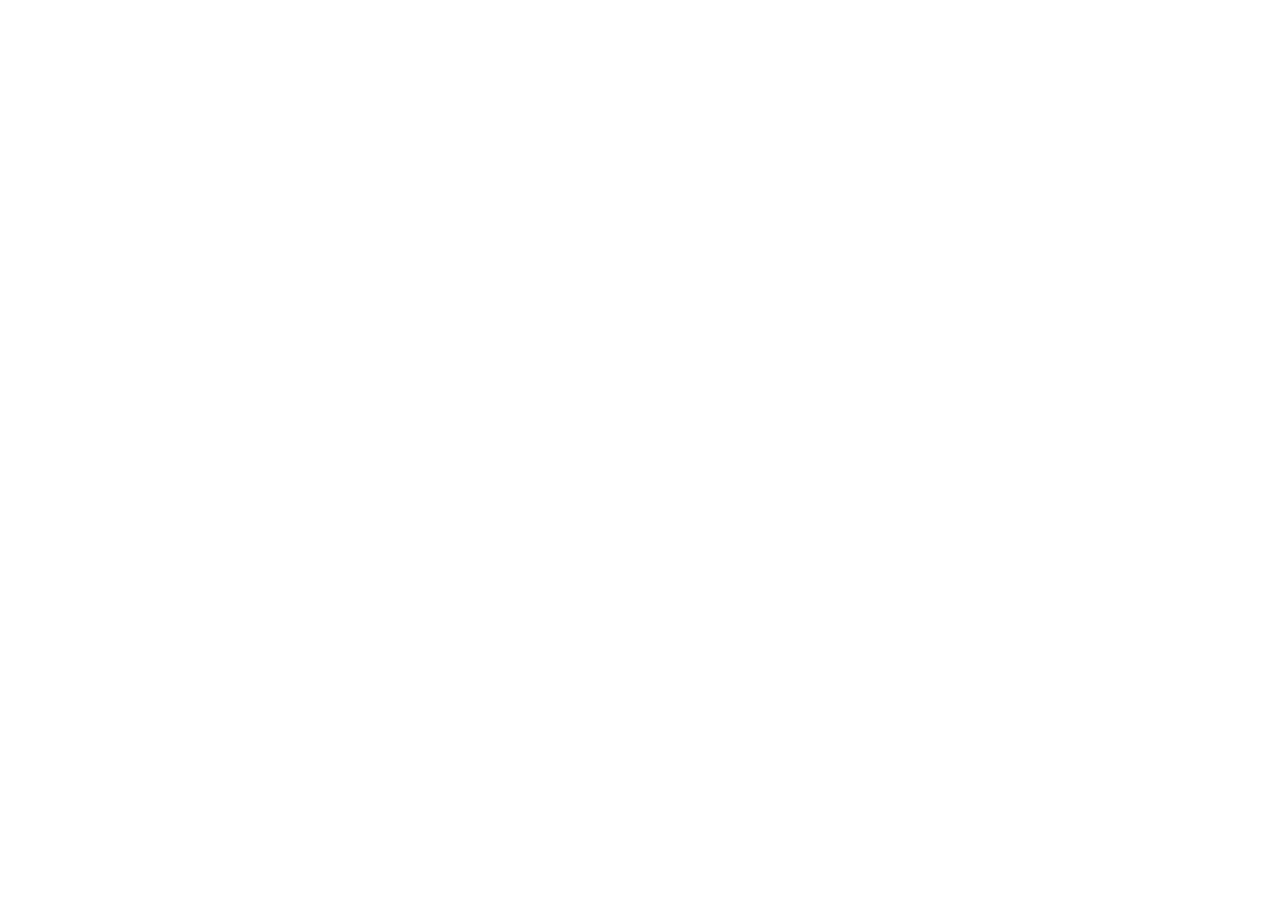
==== index.html @ af62d959 "Added basic structure" ====
<!DOCTYPE html>
<html lang="en">
<head>
   <meta charset="UTF-8">
   <meta name="viewport" content="width=device-width, initial-scale=1.0">
   <title>Document</title>
   <link rel="stylesheet" href="reset.css">
   <link rel="stylesheet" href="main.css">
</head>
<body>
   
</body>
</html>
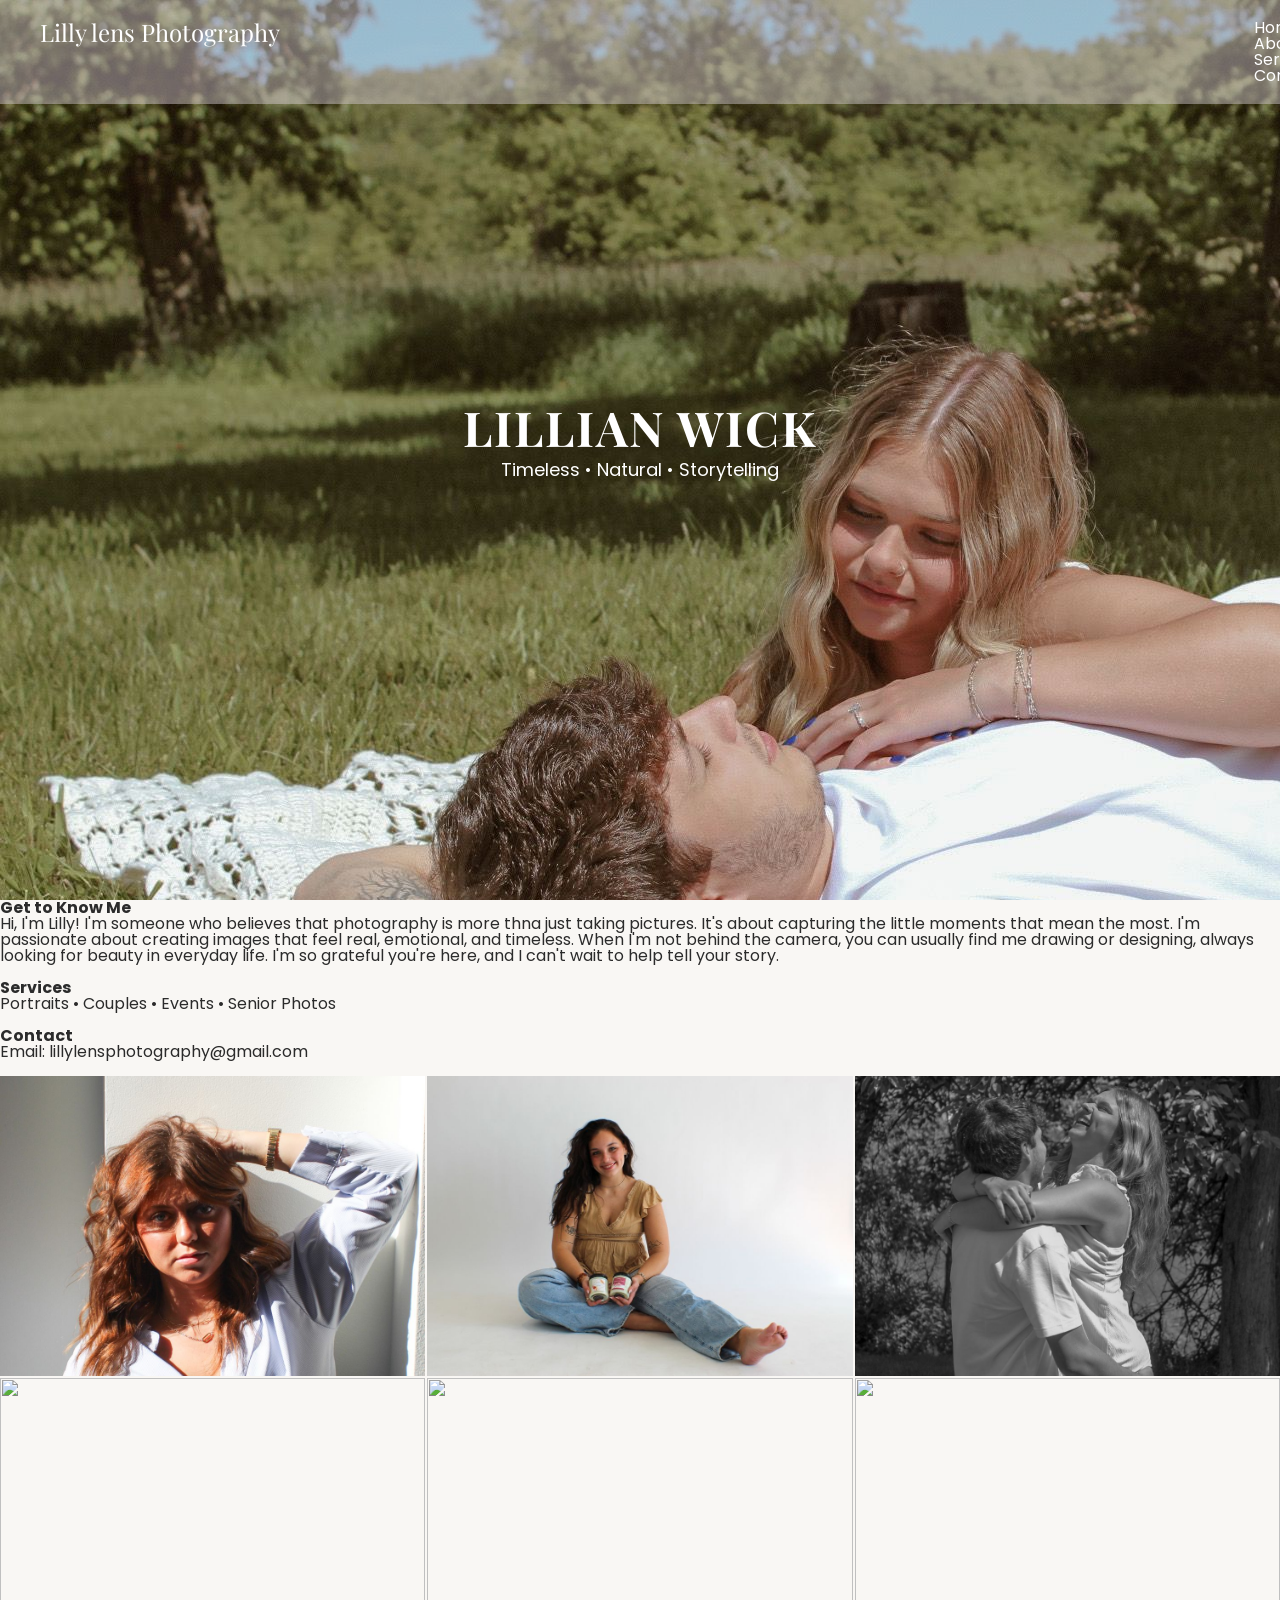
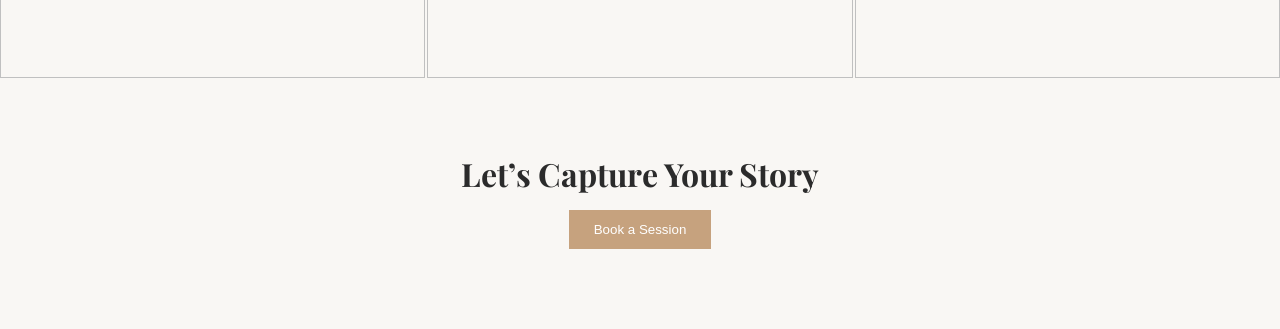
==== commit 89df59d4: "Added Photos, context, and Nav Bar" ====
--- a/index.html
+++ b/index.html
@@ -3,11 +3,72 @@
 <head>
    <meta charset="UTF-8">
    <meta name="viewport" content="width=device-width, initial-scale=1.0">
-   <title>Document</title>
+   <title>Lilly Lens Photography</title>
    <link rel="stylesheet" href="reset.css">
    <link rel="stylesheet" href="main.css">
+   <link href="https://fonts.googleapis.com/css2?family=Playfair+Display&family=Poppins:wght@300;400&display=swap" rel="stylesheet">
 </head>
+
 <body>
    
+
+   <nav>
+    <div class="logo">Lilly lens Photography</div>
+    <ul id="nav-links">
+      <li><a href="#home">Home</a></li>
+      <li><a href="#about">About</a></li>
+      <li><a href="#services">Services</a></li>
+      <li><a href="#contact">Contact</a></li>
+    </ul>
+  </nav>
+
+
+  <header class="hero" id="home">
+    <div class="overlay">
+      <h1>LILLIAN WICK</h1>
+      <p>Timeless • Natural • Storytelling</p>
+    </div>
+  </header>
+
+
+
+  <section class="about" id="about">
+   <h2>Get to Know Me</h2>
+   <p>Hi, I'm Lilly! I'm someone who believes that photography is more thna just taking pictures. It's about capturing the little moments that mean the most. I'm passionate about creating images that feel real, emotional, and timeless. When I'm not behind the camera, you can usually find me drawing or designing, always looking for beauty in everyday life. I'm so grateful you're here, and I can't wait to help tell your story.</p>
+ </section>
+ 
+ <section class="services" id="services">
+   <h2>Services</h2>
+   <p>Portraits • Couples • Events • Senior Photos</p>
+ </section> 
+
+ <section class="contact" id="contact">
+   <h2>Contact</h2>
+   <p>Email: lillylensphotography@gmail.com</p>
+ </section>
+
+
+
+  <section class="gallery" id="home">
+    <img src="images/09294709-2068-4E04-9A05-BB9BBE4233FF-b571e658-1000.jpeg">
+    <img src="images/F8DB66E3-A6AB-477D-82E0-A4A92C3AFBC2-965cd87c-1000.jpeg">
+    <img src="images/AF7C2E4D-E544-4CB8-8993-F214C55A4761-a5f05c2d-1000.jpeg">
+    <img src="images/photo4.jpg">
+    <img src="images/photo5.jpg">
+    <img src="images/photo6.jpg">
+  </section>
+
+  
+  <section class="cta">
+    <h2>Let’s Capture Your Story</h2>
+    <button>Book a Session</button>
+  </section>
+
+  <script>
+    function toggleMenu() {
+      document.getElementById("nav-links").classList.toggle("show");
+    }
+  </script>
+
 </body>
 </html>
--- a/main.css
+++ b/main.css
@@ -0,0 +1,131 @@
+/* COLORS */
+:root {
+   --main-bg: #f9f7f4;
+   --text-color: #2b2b2b;
+   --accent: #c6a27e;
+   --white: #ffffff;
+ }
+ 
+ /* GLOBAL */
+ body {
+   margin: 0;
+   font-family: 'Poppins', sans-serif;
+   background: var(--main-bg);
+   color: var(--text-color);
+   
+ }
+ 
+ /* NAV */
+ nav {
+   display: flex;
+   justify-content: space-between;
+   padding: 20px 40px;
+   background: transparent;
+   position: absolute;
+   width: 100%;
+   color: white;
+   background-color: #d5cdd475;
+ }
+ 
+ .logo {
+   font-family: 'Playfair Display', serif;
+   font-size: 24px;
+ }
+ 
+ nav a {
+   text-decoration: none;
+   color: white;
+   margin-left: 20px;
+   
+  
+ }
+ 
+
+ .hamburger {
+   display: none;
+   font-size: 48px; 
+   cursor: pointer;
+ }
+ 
+
+ .hero {
+   height: 100vh;
+   background: url("images/E6A3C9B7-F171-4FD5-AA5A-01052D46264F-16745658-2500.jpeg") ;
+   display: flex;
+   justify-content: center;
+   align-items: center;
+   margin: 0;
+ }
+ 
+ .overlay {
+   text-align: center;
+   color: white;
+ }
+ 
+ .overlay h1 {
+   font-family: 'Playfair Display', serif;
+   font-size: 48px;
+   letter-spacing: 2px;
+ }
+ 
+ .overlay p {
+   font-size: 18px;
+   margin-top: 10px;
+ }
+ 
+ /* GALLERY */
+ .gallery {
+   display: grid;
+   grid-template-columns: repeat(3, 1fr);
+   gap: 2px;
+ }
+ 
+ .gallery img {
+   width: 100%;
+   height: 300px;
+   object-fit: cover;
+ }
+ 
+ /* CTA */
+ .cta {
+   text-align: center;
+   padding: 80px 20px;
+ }
+ 
+ .cta h2 {
+   font-family: 'Playfair Display', serif;
+   font-size: 32px;
+ }
+ 
+ .cta button {
+   background: var(--accent);
+   color: white;
+   border: none;
+   padding: 12px 25px;
+   margin-top: 20px;
+   cursor: pointer;
+ }
+ 
+ /* MOBILE */
+ @media (max-width: 768px) {
+   .gallery {
+     grid-template-columns: 1fr;
+   }
+ 
+   nav ul {
+     display: none;
+   }
+ 
+   nav ul.show {
+     display: block;
+     background: white;
+     color: black;
+     position: absolute;
+     right: 20px;
+     top: 60px;
+   }
+ 
+   .hamburger {
+     display: block;
+   }
+ }
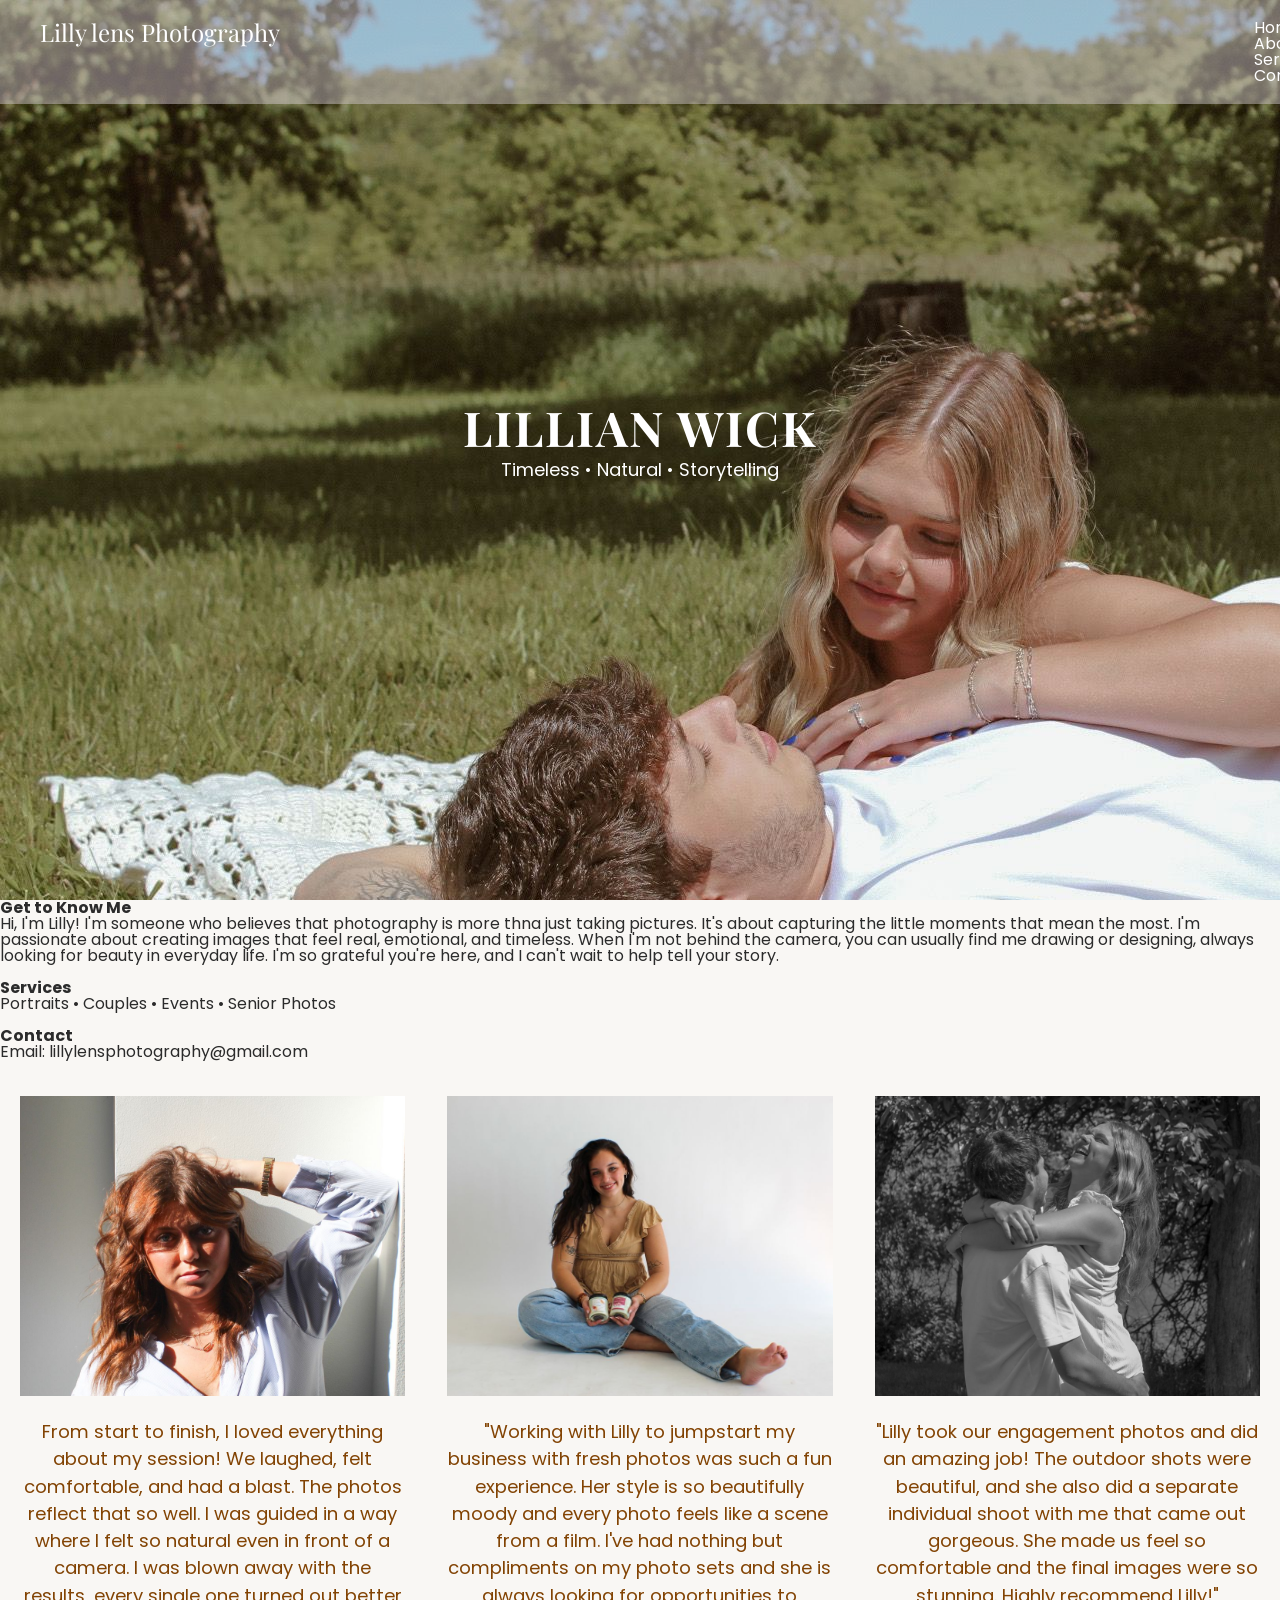
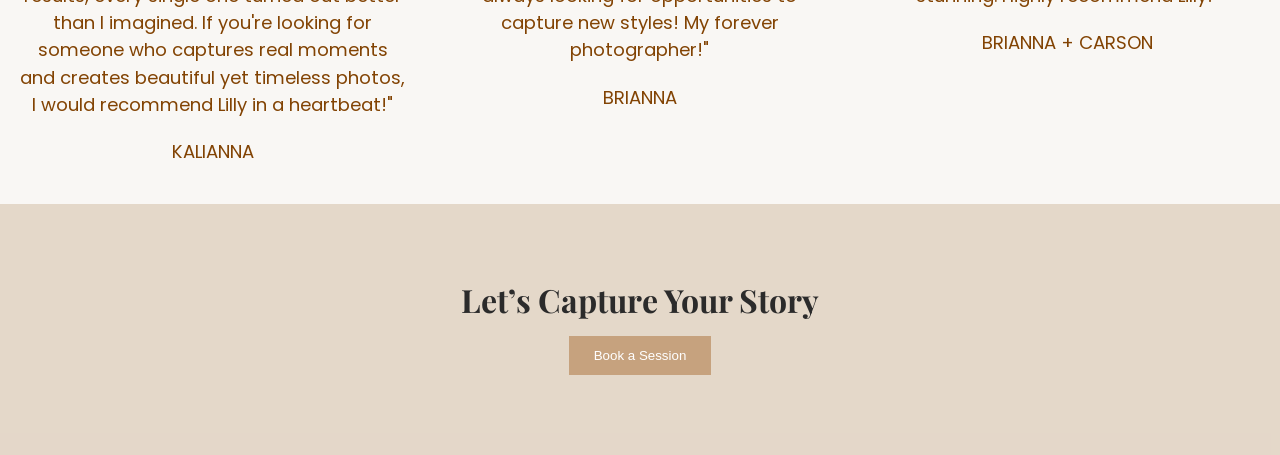
==== commit 31dac5f9: "added captions to photos" ====
--- a/index.html
+++ b/index.html
@@ -49,14 +49,27 @@
 
 
 
-  <section class="gallery" id="home">
+ <section class="gallery" id="home">
+  
+  <div class="gallery-item">
     <img src="images/09294709-2068-4E04-9A05-BB9BBE4233FF-b571e658-1000.jpeg">
+    <p class="caption">From start to finish, I loved everything about my session! We laughed, felt comfortable, and had a blast. The photos reflect that so well. I was guided in a way where I felt so natural even in front of a camera. I was blown away with the results, every single one turned out better than I imagined. If you're looking for someone who captures real moments and creates beautiful yet timeless photos, I would recommend Lilly in a heartbeat!"</p>
+    <p class="caption">KALIANNA</p>
+  </div>
+
+  <div class="gallery-item">
     <img src="images/F8DB66E3-A6AB-477D-82E0-A4A92C3AFBC2-965cd87c-1000.jpeg">
+    <p class="caption">"Working with Lilly to jumpstart my business with fresh photos was such a fun experience. Her style is so beautifully moody and every photo feels like a scene from a film. I've had nothing but compliments on my photo sets and she is always looking for opportunities to capture new styles! My forever photographer!"</p>
+    <p class="caption">BRIANNA</p>
+  </div>
+
+  <div class="gallery-item">
     <img src="images/AF7C2E4D-E544-4CB8-8993-F214C55A4761-a5f05c2d-1000.jpeg">
-    <img src="images/photo4.jpg">
-    <img src="images/photo5.jpg">
-    <img src="images/photo6.jpg">
-  </section>
+    <p class="caption">"Lilly took our engagement photos and did an amazing job! The outdoor shots were beautiful, and she also did a separate individual shoot with me that came out gorgeous. She made us feel so comfortable and the final images were so stunning. Highly recommend Lilly!"</p>
+    <p class="caption">BRIANNA + CARSON</p>
+  </div>
+
+</section>
 
   
   <section class="cta">
--- a/main.css
+++ b/main.css
@@ -84,12 +84,28 @@
    width: 100%;
    height: 300px;
    object-fit: cover;
+   
+ }
+
+ .gallery-item {
+  font-size: small;
+
+  color: #824303;
+  margin: 20px;
+ } 
+
+ .caption {
+  text-align: center;
+  margin-top: 20px;
+  font-size: 140%;
+  line-height: 150%;
  }
  
  /* CTA */
  .cta {
    text-align: center;
    padding: 80px 20px;
+   background-color: #8243032d;
  }
  
  .cta h2 {
@@ -128,4 +144,6 @@
    .hamburger {
      display: block;
    }
+
+ 
  }
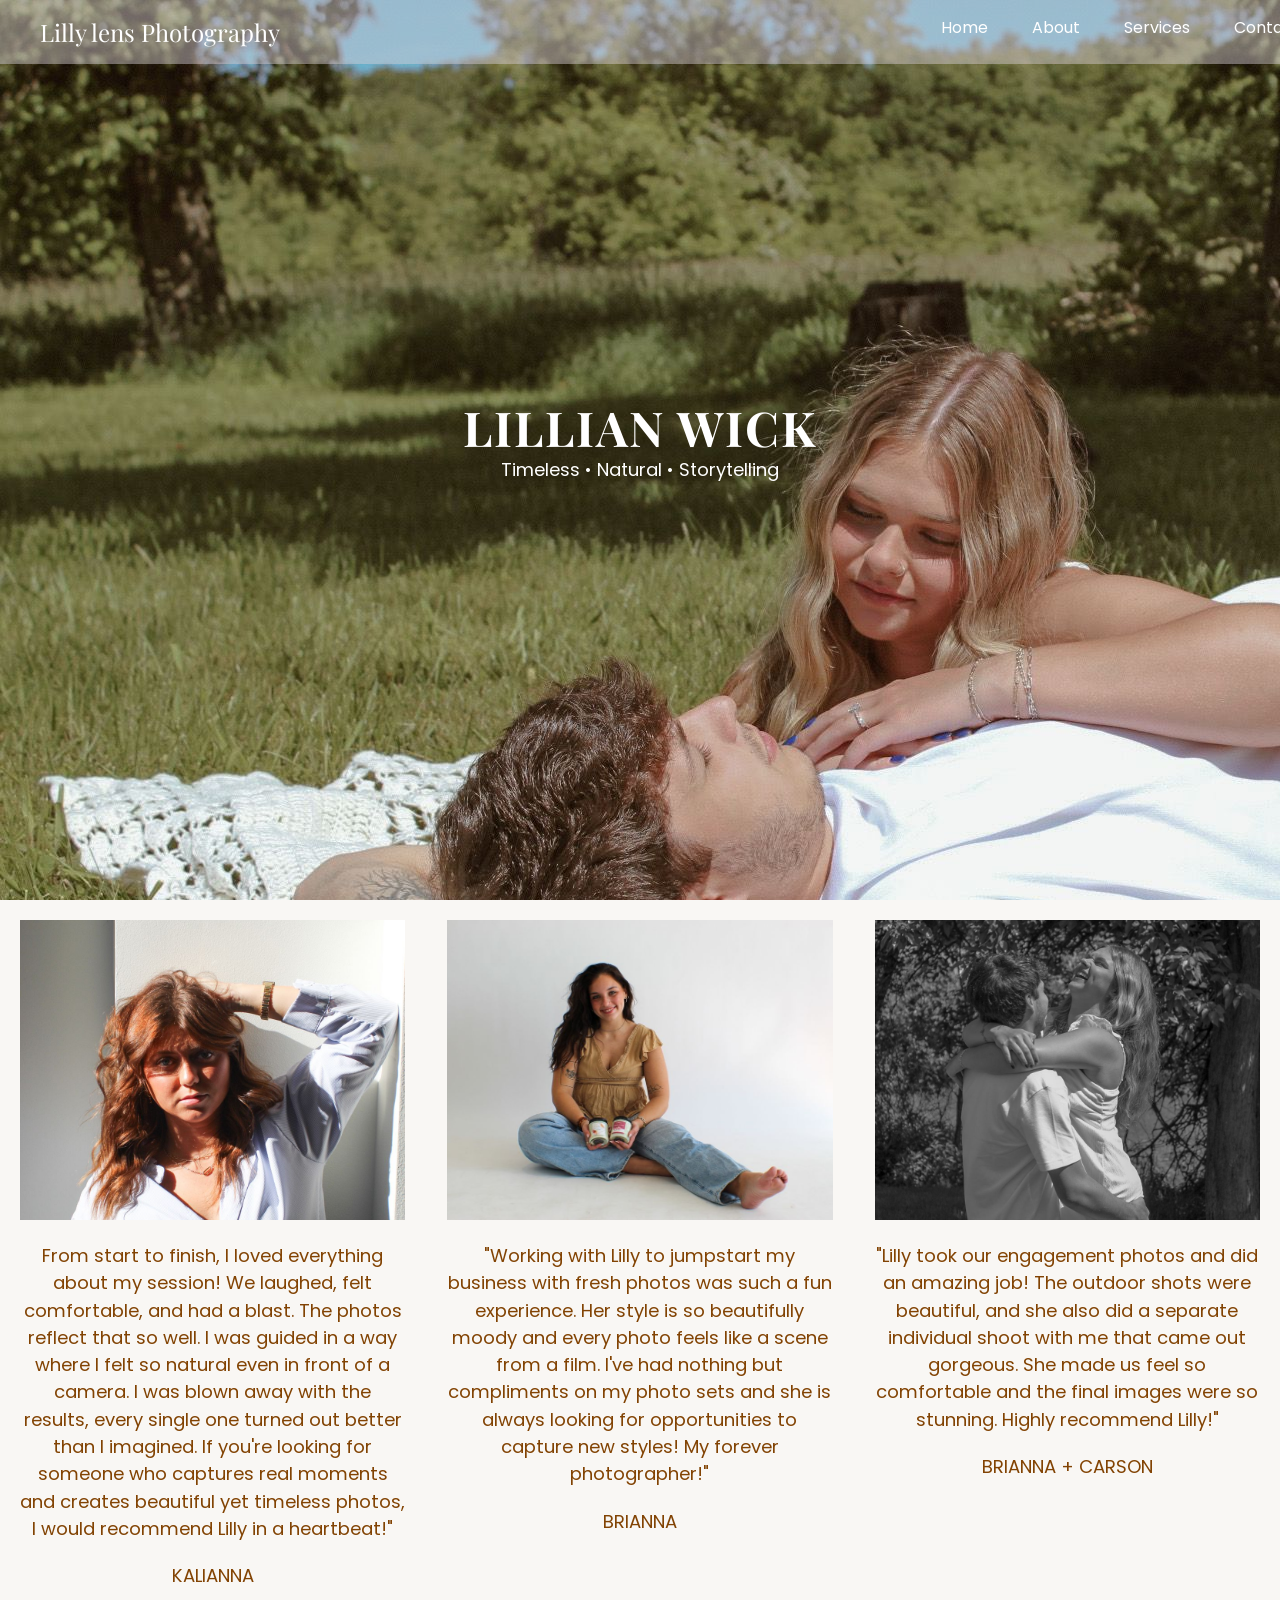
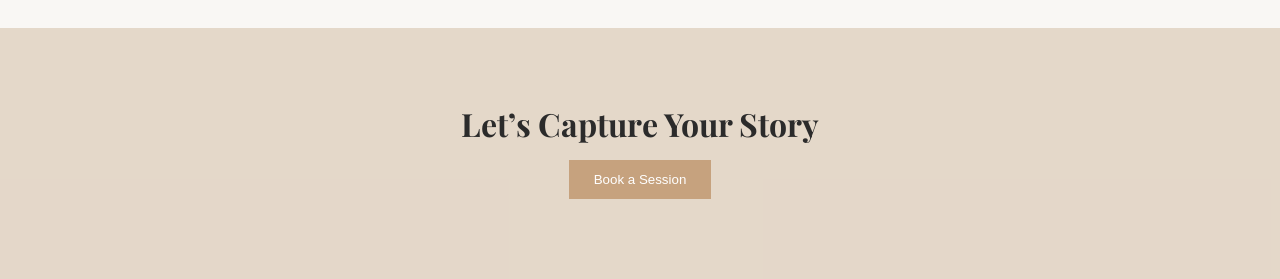
==== commit fa24655f: "created services and about pages" ====
--- a/index.html
+++ b/index.html
@@ -15,10 +15,10 @@
    <nav>
     <div class="logo">Lilly lens Photography</div>
     <ul id="nav-links">
-      <li><a href="#home">Home</a></li>
-      <li><a href="#about">About</a></li>
-      <li><a href="#services">Services</a></li>
-      <li><a href="#contact">Contact</a></li>
+      <a href="index.html">Home</a>
+<a href="about.html">About</a>
+<a href="services.html">Services</a>
+<a href="contact.html">Contact</a> 
     </ul>
   </nav>
 
@@ -31,25 +31,7 @@
   </header>
 
 
-
-  <section class="about" id="about">
-   <h2>Get to Know Me</h2>
-   <p>Hi, I'm Lilly! I'm someone who believes that photography is more thna just taking pictures. It's about capturing the little moments that mean the most. I'm passionate about creating images that feel real, emotional, and timeless. When I'm not behind the camera, you can usually find me drawing or designing, always looking for beauty in everyday life. I'm so grateful you're here, and I can't wait to help tell your story.</p>
- </section>
- 
- <section class="services" id="services">
-   <h2>Services</h2>
-   <p>Portraits • Couples • Events • Senior Photos</p>
- </section> 
-
- <section class="contact" id="contact">
-   <h2>Contact</h2>
-   <p>Email: lillylensphotography@gmail.com</p>
- </section>
-
-
-
- <section class="gallery" id="home">
+ <section class="gallery">
   
   <div class="gallery-item">
     <img src="images/09294709-2068-4E04-9A05-BB9BBE4233FF-b571e658-1000.jpeg">
@@ -57,11 +39,13 @@
     <p class="caption">KALIANNA</p>
   </div>
 
+
   <div class="gallery-item">
     <img src="images/F8DB66E3-A6AB-477D-82E0-A4A92C3AFBC2-965cd87c-1000.jpeg">
     <p class="caption">"Working with Lilly to jumpstart my business with fresh photos was such a fun experience. Her style is so beautifully moody and every photo feels like a scene from a film. I've had nothing but compliments on my photo sets and she is always looking for opportunities to capture new styles! My forever photographer!"</p>
     <p class="caption">BRIANNA</p>
   </div>
+
 
   <div class="gallery-item">
     <img src="images/AF7C2E4D-E544-4CB8-8993-F214C55A4761-a5f05c2d-1000.jpeg">
@@ -69,6 +53,7 @@
     <p class="caption">BRIANNA + CARSON</p>
   </div>
 
+  
 </section>
 
   
@@ -77,11 +62,7 @@
     <button>Book a Session</button>
   </section>
 
-  <script>
-    function toggleMenu() {
-      document.getElementById("nav-links").classList.toggle("show");
-    }
-  </script>
+
 
 </body>
 </html>
--- a/main.css
+++ b/main.css
@@ -4,15 +4,16 @@
    --text-color: #2b2b2b;
    --accent: #c6a27e;
    --white: #ffffff;
+
  }
  
  /* GLOBAL */
  body {
-   margin: 0;
+   margin: none;
    font-family: 'Poppins', sans-serif;
    background: var(--main-bg);
    color: var(--text-color);
-   
+   width: 100%;
  }
  
  /* NAV */
@@ -25,6 +26,7 @@
    width: 100%;
    color: white;
    background-color: #d5cdd475;
+  
  }
  
  .logo {
@@ -36,16 +38,10 @@
    text-decoration: none;
    color: white;
    margin-left: 20px;
-   
-  
+   margin-right: 20px;
  }
  
 
- .hamburger {
-   display: none;
-   font-size: 48px; 
-   cursor: pointer;
- }
  
 
  .hero {
@@ -54,7 +50,7 @@
    display: flex;
    justify-content: center;
    align-items: center;
-   margin: 0;
+   width: 100%;
  }
  
  .overlay {
@@ -89,7 +85,6 @@
 
  .gallery-item {
   font-size: small;
-
   color: #824303;
   margin: 20px;
  } 
@@ -121,6 +116,33 @@
    margin-top: 20px;
    cursor: pointer;
  }
+
+ 
+ .about-page {
+  max-width: 800px;
+  margin: 100px auto;
+  padding: 0 20px;
+  text-align: center;
+}
+
+.about-hero h1 {
+  font-size: 40px;
+  letter-spacing: 4px;
+  margin-bottom: 40px;
+}
+
+.about-content p {
+  font-size: 18px;
+  line-height: 1.8;
+  margin-bottom: 25px;
+  color: #413b3b;
+}
+
+.signature {
+  margin-top: 40px;
+  font-style: italic;
+  font-size: 20px;
+}
  
  /* MOBILE */
  @media (max-width: 768px) {
@@ -140,10 +162,6 @@
      right: 20px;
      top: 60px;
    }
- 
-   .hamburger {
-     display: block;
-   }
 
- 
- }+ }
+
